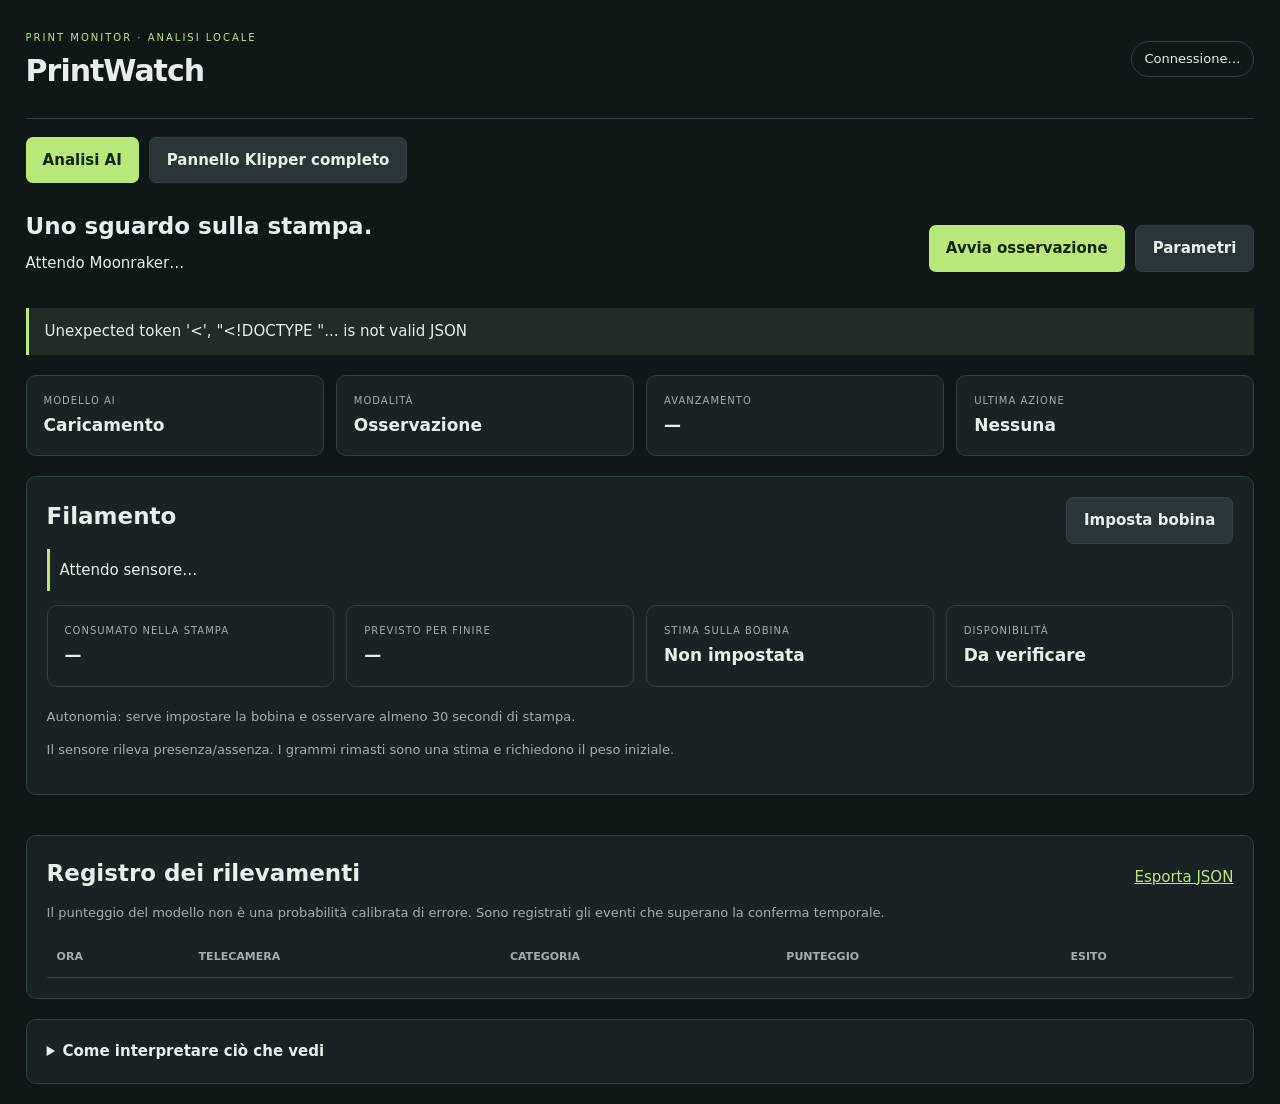
==== static/index.html @ 31467afa "Publish generic PrintWatch local print monitor" ====
<!doctype html><html lang="it"><head><meta charset="utf-8"><meta name="viewport" content="width=device-width,initial-scale=1"><meta name="theme-color" content="#101719"><meta name="apple-mobile-web-app-capable" content="yes"><meta name="apple-mobile-web-app-title" content="PrintWatch"><link rel="manifest" href="/static/manifest.json"><link rel="icon" href="/static/icon.svg"><title>PrintWatch</title><link rel="stylesheet" href="/static/style.css"></head><body>
<header><div><span class="eyebrow">PRINT MONITOR · ANALISI LOCALE</span><h1>PrintWatch</h1></div><div id="connection" class="pill">Connessione…</div></header>
<main><nav class="viewTabs"><button id="viewMonitor">Analisi AI</button><button id="viewKlipper" class="secondary">Pannello Klipper completo</button></nav>
<section id="klipperPanel" hidden class="panel"><div class="sectionTitle"><h2>Klipper / Fluidd / Mainsail</h2><a id="klipperExternal" target="_blank" rel="noopener">Apri in una finestra</a></div><p class="muted">Pannello reale della stampante: i comandi agiscono su riscaldatori, movimenti, file e stampa. Usa le conferme del pannello.</p><iframe id="klipperFrame" title="Pannello completo della stampante" allow="fullscreen" referrerpolicy="same-origin"></iframe></section>
<section id="monitorPanel"><section class="intro"><div><h2>Uno sguardo sulla stampa.</h2><p id="printer">Attendo Moonraker…</p></div><div class="actions"><button id="monitor">Avvia osservazione</button><button id="settingsButton" class="secondary">Parametri</button></div></section>
<div id="notice" role="status">Avvio in sola osservazione. La pausa automatica è disabilitata.</div>
<div class="metrics"><div><small>MODELLO AI</small><strong id="model">Caricamento</strong></div><div><small>MODALITÀ</small><strong id="mode">Osservazione</strong></div><div><small>AVANZAMENTO</small><strong id="progress">—</strong></div><div><small>ULTIMA AZIONE</small><strong id="lastAction">Nessuna</strong></div></div>
<section class="panel" id="filamentPanel"><div class="sectionTitle"><h2>Filamento</h2><button id="spoolSettingsButton" class="secondary">Imposta bobina</button></div><p id="filamentSensor">Attendo sensore…</p><div class="metrics"><div><small>CONSUMATO NELLA STAMPA</small><strong id="filamentUsed">—</strong></div><div><small>PREVISTO PER FINIRE</small><strong id="filamentNeeded">—</strong></div><div><small>STIMA SULLA BOBINA</small><strong id="filamentSpool">Non impostata</strong></div><div><small>DISPONIBILITÀ</small><strong id="filamentEnough">Da verificare</strong></div></div><p id="filamentEta" class="muted">Autonomia: serve impostare la bobina e osservare almeno 30 secondi di stampa.</p><p id="filamentWarning" class="muted">Il sensore rileva presenza/assenza. I grammi rimasti sono una stima e richiedono il peso iniziale.</p></section>
<section id="cameras" class="cameras"></section>
<section class="panel"><div class="sectionTitle"><h2>Registro dei rilevamenti</h2><a href="/api/events/export">Esporta JSON</a></div><p class="muted">Il punteggio del modello non è una probabilità calibrata di errore. Sono registrati gli eventi che superano la conferma temporale.</p><div class="tableWrap"><table><thead><tr><th>Ora</th><th>Telecamera</th><th>Categoria</th><th>Punteggio</th><th>Esito</th></tr></thead><tbody id="events"></tbody></table></div></section>
<details class="panel"><summary>Come interpretare ciò che vedi</summary><p>Giallo: candidato rilevato dall’AI. La conferma richiede più immagini consecutive della stessa categoria e della stessa telecamera, per la durata minima impostata. Un’immagine ferma o una telecamera non raggiungibile interrompono la sequenza.</p><p>Il sistema elabora le immagini solo durante una stampa attiva e con monitoraggio avviato. La vista resta disponibile anche con analisi ferma. RTSP richiede FFmpeg sul Mac; un link di invito dell’app LSC non è un indirizzo video.</p></details>
</section></main>
<dialog id="spoolSettings"><form id="spoolForm"><h2>Quantità disponibile adesso</h2><p>Inserisci i grammi di filamento attualmente sulla bobina, escluso il peso della bobina vuota. Il consumo precedente non verrà sottratto di nuovo.</p><div class="formGrid"><label>Grammi disponibili adesso<input id="spoolGrams" type="number" min="0" max="50000" step="1" required></label><label>Diametro (mm)<input id="spoolDiameter" type="number" min="1" max="4" step="0.01" value="1.75" required></label><label>Densità materiale (g/cm³)<input id="spoolDensity" type="number" min="0.5" max="3" step="0.01" value="1.27" required></label><label>Avviso sotto (g)<input id="spoolLow" type="number" min="0" max="5000" value="100" required></label></div><p class="muted">1,27 è solo un valore iniziale per PETG: usa la densità del tuo produttore. Non abilita né modifica il sensore Klipper.</p><p id="spoolError" role="alert"></p><button type="submit">Salva quantità</button> <button type="button" id="closeSpool" class="secondary">Annulla</button></form></dialog>
<dialog id="settings"><form id="settingsForm"><div class="sectionTitle"><h2>Parametri di analisi</h2><button type="button" id="closeSettings" class="secondary">Chiudi</button></div><p>Ogni modifica azzera le conferme e fa ripartire il periodo iniziale di attesa.</p>
<div class="formGrid"><label>Moonraker<input id="moonraker" type="url" required></label><label>Intervallo immagini (s)<input id="interval" type="number" min="1" max="60" step="0.5"></label><label>Immagini consecutive<input id="hits" type="number" min="2" max="100"></label><label>Durata minima (s)<input id="duration" type="number" min="1" max="120"></label><label>Finestra temporale (s)<input id="window" type="number" min="2" max="300"></label><label>Attesa iniziale (s)<input id="warmup" type="number" min="0" max="600"></label><label>Intervallo eventi (s)<input id="cooldown" type="number" min="10" max="3600"></label><label>Limite immagine ferma (s)<input id="frameAge" type="number" min="1" max="60"></label><label>Sovrapposizione NMS<input id="nms" type="number" min="0.05" max="0.95" step="0.05"></label><label>Preparazione immagine<select id="resize"><option value="stretch">Ridimensionamento originale</option><option value="letterbox">Mantieni proporzioni (da validare)</option></select></label></div>
<h3>Telecamere e zone</h3><p class="muted">Zone: [x, y, larghezza, altezza] tra 0 e 1. Per le maschere inserisci un elenco di rettangoli, es. [[0,0,0.2,0.2]]. Le zone sono relative all’immagine completa.</p><div id="cameraSettings"></div>
<h3>Categorie</h3><div id="categorySettings"></div>
<label class="check"><input type="checkbox" id="pauseEnabled"> Abilita pausa automatica tramite Moonraker</label><p class="muted">Una sola richiesta automatica per attivazione. Dopo un errore di conferma controlla la stampante prima di riarmare. La modalità torna a osservazione a ogni riavvio.</p>
<p id="settingsError" role="alert"></p><button type="submit">Salva parametri</button></form></dialog>
<script src="/static/app.js"></script></body></html>
---- static/style.css ----
:root{color-scheme:dark;--bg:#101719;--panel:#192326;--line:#304044;--text:#e8efea;--muted:#9eb0ad;--accent:#b8e879}*{box-sizing:border-box}body{margin:0;background:var(--bg);color:var(--text);font:15px/1.5 system-ui,sans-serif}header,main{width:min(1680px,96%);margin:auto}header{display:flex;justify-content:space-between;align-items:center;padding:25px 0;border-bottom:1px solid var(--line)}h1{font-size:30px;margin:0;letter-spacing:-1px}.eyebrow{font-size:10px;letter-spacing:2px;color:var(--accent)}h2{font-size:23px;margin:0 0 8px}h3{margin:10px 0}p{margin:5px 0 14px}.intro{display:flex;align-items:center;justify-content:space-between;padding:26px 0 12px;gap:20px}.actions{display:flex;gap:10px}button,a{touch-action:manipulation}button{background:var(--accent);color:#172313;border:0;border-radius:7px;padding:11px 17px;font:inherit;font-weight:650;cursor:pointer}.secondary{background:#283639;color:var(--text);border:1px solid var(--line)}a{color:var(--accent)}button:hover{filter:brightness(1.1)}button:disabled{opacity:.4}.pill{border:1px solid var(--line);padding:7px 13px;border-radius:30px;font-size:13px}#notice{border-left:3px solid var(--accent);background:#202c24;padding:12px 16px;margin:8px 0 20px}.metrics{display:grid;grid-template-columns:repeat(4,1fr);gap:12px;margin-bottom:20px}.metrics>div,.panel,.camera{background:var(--panel);border:1px solid var(--line);border-radius:10px}.metrics>div{padding:17px}small{display:block;font-size:10px;letter-spacing:1px;color:var(--muted)}strong{display:block;font-size:17px;margin-top:5px;overflow-wrap:anywhere}.cameras{display:grid;gap:20px}.cameraHead{display:flex;align-items:center;justify-content:space-between;padding:12px 18px;gap:10px}.cameraHead h3{margin:0}.cameraInfo{padding:12px 18px;color:var(--muted)}.viewport{position:relative;background:#050808;width:100%;aspect-ratio:16/9;display:grid;place-items:center;overflow:hidden}.viewport img{width:100%;height:100%;object-fit:contain;position:absolute}.viewport .frameError{position:absolute;inset:0;display:grid;place-items:center;background:#0d1519d9;text-align:center;padding:25px}.viewport .frameError[hidden]{display:none}.viewport.expanded,.viewport:fullscreen{position:fixed;inset:0;width:100vw;height:100dvh;aspect-ratio:auto;z-index:1000}.exitFull{position:absolute;top:15px;right:15px;z-index:1001}.panel{padding:20px;margin:20px 0}.sectionTitle{display:flex;justify-content:space-between;align-items:center;gap:15px}.muted{color:var(--muted);font-size:13px}table{width:100%;border-collapse:collapse;text-align:left}th{color:var(--muted);font-size:11px;text-transform:uppercase}td,th{padding:12px 10px;border-bottom:1px solid var(--line)}.tableWrap{overflow:auto}dialog{width:min(950px,95vw);max-height:90dvh;border:1px solid var(--line);border-radius:12px;background:var(--bg);color:var(--text);padding:25px}dialog::backdrop{background:#000b}.formGrid{display:grid;grid-template-columns:repeat(2,minmax(0,1fr));gap:14px}label{display:block;color:var(--muted);font-size:13px}input,select,textarea{width:100%;display:block;background:#10191c;color:var(--text);border:1px solid #475e62;border-radius:5px;padding:9px;font:inherit;margin-top:5px}textarea{min-height:55px}input[type=checkbox]{width:auto;display:inline-block;margin-right:8px}.check{padding:12px 0}.rule{border-top:1px solid var(--line);padding:14px 0}.rule .formGrid{grid-template-columns:repeat(3,minmax(0,1fr))}#settingsError{color:#ffb0a2}summary{cursor:pointer;font-weight:600}@media(max-width:700px){header,main{width:94%}.intro{align-items:start;flex-direction:column}.metrics{grid-template-columns:repeat(2,1fr)}.metrics>div{padding:12px}.formGrid,.rule .formGrid{grid-template-columns:1fr}.cameraHead{padding:10px;flex-wrap:wrap}.viewport{aspect-ratio:4/3}h2{font-size:21px}}

.viewTabs{display:flex;gap:10px;margin-top:18px;flex-wrap:wrap}#klipperFrame{display:block;width:100%;height:80dvh;border:0;background:#151515;border-radius:8px;margin-top:12px}#filamentSensor{padding:10px;border-left:3px solid var(--accent)}#spoolError{color:#ffb0a2}[hidden]{display:none!important}

body.camera-embed .viewTabs{display:none}body.camera-embed header{padding:12px 0}body.camera-embed h1{font-size:23px}body.camera-embed .intro{padding-top:15px}
body.camera-embed #monitorPanel{display:flex;flex-direction:column}body.camera-embed .intro{display:none}body.camera-embed #notice{order:-6;margin:10px 0}body.camera-embed #cameras{order:-5}body.camera-embed #monitorPanel>.metrics{order:-4;margin-top:15px}body.camera-embed #filamentPanel{order:-3}

/* Embedded Klipper camera: reserve the viewport for the image. */
body.camera-embed{font-size:12px;overflow:hidden}
body.camera-embed header{display:none}
body.camera-embed main{width:100%;margin:0;height:100dvh;display:flex;flex-direction:column}
.embedBar{display:flex;align-items:center;justify-content:space-between;gap:6px;min-height:32px;padding:3px 7px;border-bottom:1px solid var(--line);background:#152022;flex:0 0 auto}
.embedBar span{font-size:11px;white-space:nowrap;overflow:hidden;text-overflow:ellipsis;min-width:0}
body.camera-embed button{font-size:11px;padding:5px 9px;border-radius:4px;line-height:1.4}
body.camera-embed #monitorPanel{flex:1;min-height:0;height:auto;overflow:hidden}
body.camera-embed #cameras{flex:1;min-height:0;gap:4px;grid-auto-rows:minmax(0,1fr)}
body.camera-embed .camera{display:flex;flex-direction:column;min-height:0;border:0;border-radius:0;overflow:hidden}
body.camera-embed .cameraHead{padding:3px 7px;min-height:28px;flex:0 0 auto}
body.camera-embed .cameraHead h3{font-size:11px;font-weight:500;margin:0}
body.camera-embed .viewport{flex:1;min-height:0;height:auto;aspect-ratio:auto}
body.camera-embed .cameraInfo{font-size:10px;padding:2px 7px;min-height:19px;flex:0 0 auto;white-space:nowrap;overflow:hidden;text-overflow:ellipsis}
body.camera-embed .viewport.expanded,body.camera-embed .viewport:fullscreen{position:fixed;height:100dvh;width:100vw;inset:0}
body.camera-embed #embedDetails{font-size:13px;max-height:90dvh}
body.camera-embed #embedDetails h2{font-size:18px}
body.camera-embed #embedDetails .panel{padding:12px;margin:12px 0}
body.camera-embed #embedDetails .metrics{gap:6px;margin:12px 0}
body.camera-embed #embedDetails .metrics>div{padding:9px}
body.camera-embed #embedDetails strong{font-size:14px}
body.camera-embed #embedDetails #notice{display:block;font-size:12px;padding:8px}
body.camera-embed .embedBar{padding-right:33px}
/* High-contrast access to print details. */
.embedBar button{background:#b8e879!important;color:#14200e!important;border:1px solid #d5ffa8!important;font-weight:750;box-shadow:0 0 0 1px #172514}
.embedBar button:hover{background:#d4ffa2!important}
.embedBar button:focus-visible{outline:3px solid #fff;outline-offset:2px}
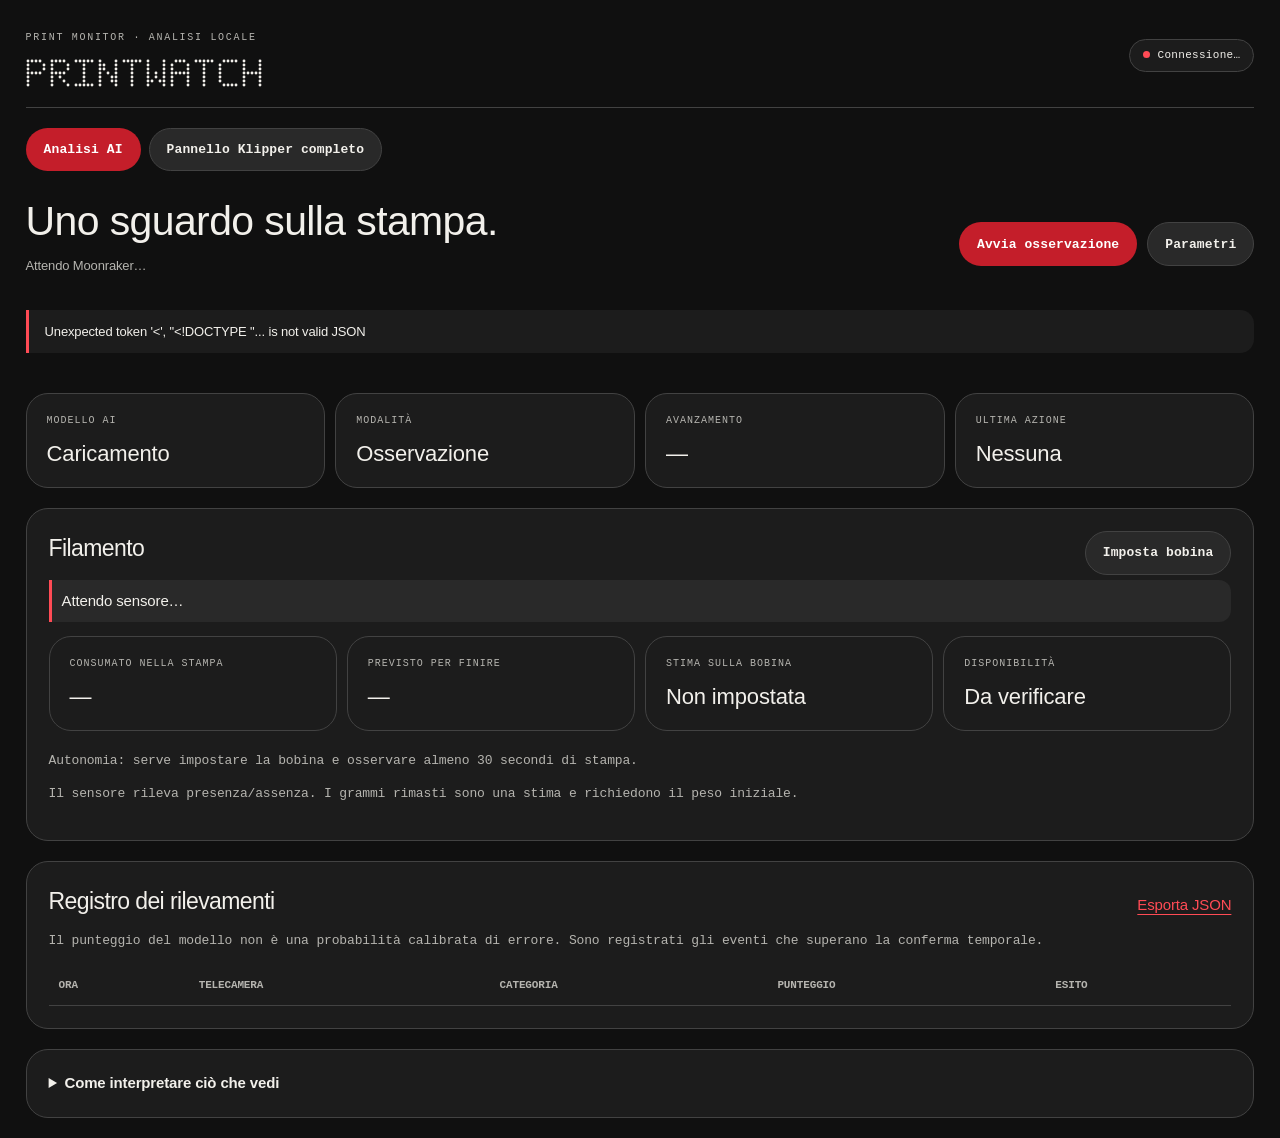
==== commit 1188c352: "Apply PrintWatch Dot identity across web and native clients" ====
--- a/static/index.html
+++ b/static/index.html
@@ -1,12 +1,13 @@
-<!doctype html><html lang="it"><head><meta charset="utf-8"><meta name="viewport" content="width=device-width,initial-scale=1"><meta name="theme-color" content="#101719"><meta name="apple-mobile-web-app-capable" content="yes"><meta name="apple-mobile-web-app-title" content="PrintWatch"><link rel="manifest" href="/static/manifest.json"><link rel="icon" href="/static/icon.svg"><title>PrintWatch</title><link rel="stylesheet" href="/static/style.css"></head><body>
-<header><div><span class="eyebrow">PRINT MONITOR · ANALISI LOCALE</span><h1>PrintWatch</h1></div><div id="connection" class="pill">Connessione…</div></header>
+<!doctype html><html lang="it"><head><meta charset="utf-8"><meta name="viewport" content="width=device-width,initial-scale=1"><meta name="theme-color" content="#101010"><meta name="apple-mobile-web-app-capable" content="yes"><meta name="apple-mobile-web-app-title" content="PrintWatch"><link rel="manifest" href="/static/manifest.json"><link rel="icon" href="/static/icon.svg"><title>PrintWatch</title><link rel="stylesheet" href="/static/style.css"><link rel="stylesheet" href="/static/theme-tokens.css"><link rel="stylesheet" href="/static/dot-theme.css"></head><body>
+<header><div><span class="eyebrow">PRINT MONITOR · ANALISI LOCALE</span><h1><img class="wordmark" src="/static/wordmark.svg" alt="PrintWatch" width="236" height="28"></h1></div><div id="connection" class="pill">Connessione…</div></header>
 <main><nav class="viewTabs"><button id="viewMonitor">Analisi AI</button><button id="viewKlipper" class="secondary">Pannello Klipper completo</button></nav>
 <section id="klipperPanel" hidden class="panel"><div class="sectionTitle"><h2>Klipper / Fluidd / Mainsail</h2><a id="klipperExternal" target="_blank" rel="noopener">Apri in una finestra</a></div><p class="muted">Pannello reale della stampante: i comandi agiscono su riscaldatori, movimenti, file e stampa. Usa le conferme del pannello.</p><iframe id="klipperFrame" title="Pannello completo della stampante" allow="fullscreen" referrerpolicy="same-origin"></iframe></section>
 <section id="monitorPanel"><section class="intro"><div><h2>Uno sguardo sulla stampa.</h2><p id="printer">Attendo Moonraker…</p></div><div class="actions"><button id="monitor">Avvia osservazione</button><button id="settingsButton" class="secondary">Parametri</button></div></section>
 <div id="notice" role="status">Avvio in sola osservazione. La pausa automatica è disabilitata.</div>
+<section id="cameras" class="cameras"></section>
 <div class="metrics"><div><small>MODELLO AI</small><strong id="model">Caricamento</strong></div><div><small>MODALITÀ</small><strong id="mode">Osservazione</strong></div><div><small>AVANZAMENTO</small><strong id="progress">—</strong></div><div><small>ULTIMA AZIONE</small><strong id="lastAction">Nessuna</strong></div></div>
 <section class="panel" id="filamentPanel"><div class="sectionTitle"><h2>Filamento</h2><button id="spoolSettingsButton" class="secondary">Imposta bobina</button></div><p id="filamentSensor">Attendo sensore…</p><div class="metrics"><div><small>CONSUMATO NELLA STAMPA</small><strong id="filamentUsed">—</strong></div><div><small>PREVISTO PER FINIRE</small><strong id="filamentNeeded">—</strong></div><div><small>STIMA SULLA BOBINA</small><strong id="filamentSpool">Non impostata</strong></div><div><small>DISPONIBILITÀ</small><strong id="filamentEnough">Da verificare</strong></div></div><p id="filamentEta" class="muted">Autonomia: serve impostare la bobina e osservare almeno 30 secondi di stampa.</p><p id="filamentWarning" class="muted">Il sensore rileva presenza/assenza. I grammi rimasti sono una stima e richiedono il peso iniziale.</p></section>
-<section id="cameras" class="cameras"></section>
+
 <section class="panel"><div class="sectionTitle"><h2>Registro dei rilevamenti</h2><a href="/api/events/export">Esporta JSON</a></div><p class="muted">Il punteggio del modello non è una probabilità calibrata di errore. Sono registrati gli eventi che superano la conferma temporale.</p><div class="tableWrap"><table><thead><tr><th>Ora</th><th>Telecamera</th><th>Categoria</th><th>Punteggio</th><th>Esito</th></tr></thead><tbody id="events"></tbody></table></div></section>
 <details class="panel"><summary>Come interpretare ciò che vedi</summary><p>Giallo: candidato rilevato dall’AI. La conferma richiede più immagini consecutive della stessa categoria e della stessa telecamera, per la durata minima impostata. Un’immagine ferma o una telecamera non raggiungibile interrompono la sequenza.</p><p>Il sistema elabora le immagini solo durante una stampa attiva e con monitoraggio avviato. La vista resta disponibile anche con analisi ferma. RTSP richiede FFmpeg sul Mac; un link di invito dell’app LSC non è un indirizzo video.</p></details>
 </section></main>
--- a/static/theme-tokens.css
+++ b/static/theme-tokens.css
@@ -0,0 +1,2 @@
+/* Generated from design/theme.json. */
+:root{--background:#101010;--surface:#1c1c1c;--raised:#292929;--line:#424242;--text:#f2f0eb;--muted:#b5b4af;--accent:#ff4b55;--action:#c41e2a;--warning:#f3c76a;--panel:var(--surface);--bg:var(--background);--radius:22px;}
--- a/static/dot-theme.css
+++ b/static/dot-theme.css
@@ -0,0 +1,46 @@
+/* PrintWatch Dot: neutral surfaces, original dot wordmark, operational red. */
+body{background:var(--bg);font-family:Arial,Helvetica,sans-serif;letter-spacing:-.01em}
+header{padding:24px 0 20px;gap:20px}
+header h1{margin:12px 0 0;line-height:1}
+.wordmark{display:block;width:236px;max-width:65vw;height:auto}
+.eyebrow,small,.pill,.cameraInfo,th,.embedBar,button,.muted{font-family:ui-monospace,SFMono-Regular,Consolas,monospace}
+.eyebrow{color:var(--muted);font-size:10px;letter-spacing:1.7px}
+h2{font-weight:500;letter-spacing:-.6px}h3{font-weight:500}
+button{border-radius:999px;background:var(--action);color:#fff;font-size:13px;font-weight:600;min-height:44px;border:1px solid transparent;letter-spacing:.1px;transition:background .15s ease}
+button:hover{background:#da2532;filter:none}
+button.secondary{background:var(--raised);color:var(--text);border:1px solid var(--line)}
+button.secondary:hover{background:#363636}
+button:disabled{opacity:.55;cursor:not-allowed}
+button:focus-visible,a:focus-visible,input:focus-visible,select:focus-visible,textarea:focus-visible,summary:focus-visible{outline:2px solid var(--text);outline-offset:4px}
+a{color:var(--accent);text-underline-offset:4px}
+.pill{background:var(--surface);font-size:11px;letter-spacing:.3px;border-radius:999px}
+.pill::before{content:"";display:inline-block;width:7px;height:7px;background:var(--accent);border-radius:50%;margin-right:8px}
+.viewTabs{gap:8px;margin-top:20px}.viewTabs button{min-height:38px}
+.intro{padding-top:28px}.intro h2{font-size:clamp(24px,3.2vw,42px);line-height:1.1;max-width:680px}
+#printer{color:var(--muted);font-size:13px;margin-top:12px}
+#notice{background:var(--surface);border-left:3px solid var(--accent);border-radius:0 14px 14px 0;color:var(--text);font-size:13px}
+.metrics{gap:10px}.metrics>div,.panel,.camera{background:var(--surface);border-color:var(--line);border-radius:var(--radius);box-shadow:none}
+.metrics>div{padding:19px 20px}.metrics small{font-size:10px;letter-spacing:1px;color:var(--muted)}
+.metrics strong{font-size:22px;font-weight:500;font-variant-numeric:tabular-nums;line-height:1.25;margin-top:12px}
+.camera{overflow:hidden}.cameraHead{padding:12px 18px}.cameraHead h3{font:12px ui-monospace,SFMono-Regular,Consolas,monospace;letter-spacing:.6px;text-transform:uppercase}
+.cameraHead button{min-height:34px;padding:7px 13px;font-size:11px}
+.cameraInfo{font-size:11px;color:var(--muted)}
+.viewport{background:#050505}.viewport .frameError{background:#101010ed}
+.panel{padding:22px}#filamentSensor{border-color:var(--accent);background:var(--raised);border-radius:0 12px 12px 0}
+dialog{background:var(--bg);border-radius:26px;border-color:var(--line)}dialog::backdrop{background:#000c}
+input,select,textarea{background:var(--bg);border-color:var(--line);border-radius:10px;color:var(--text);padding:11px}
+input[type=checkbox]{accent-color:var(--action)}#settingsError,#spoolError{color:#ff8c93}
+#klipperFrame{border-radius:18px}
+.ptzControls{display:flex;gap:8px;flex-wrap:wrap;margin-top:16px}.ptzControls button{min-width:48px;min-height:48px;font-size:20px}
+.embedBar{background:var(--bg);gap:6px;padding:5px 8px}
+.embedBar button{background:var(--action)!important;color:#fff!important;border:1px solid #e94b55!important;box-shadow:none;min-height:32px;border-radius:999px!important}
+.embedBar button:hover{background:#da2532!important}
+body.camera-embed .cameraHead,body.camera-embed .cameraInfo{background:var(--surface)}
+body.camera-embed .cameraHead button{min-height:30px}
+body.camera-embed .embedBar span{flex:1}
+body.camera-embed .embedBar{padding-right:33px}
+@media(max-width:700px){header{align-items:center;padding:20px 0}.wordmark{width:180px}header .pill{max-width:43%;font-size:10px}.actions{width:100%;flex-wrap:wrap}.actions button{flex:1;white-space:nowrap}.metrics strong{font-size:18px}.panel{padding:16px}.intro h2{font-size:28px}.embedBar{flex-wrap:wrap}.embedBar span{flex-basis:100%!important}.embedBar button{min-height:34px!important}body.camera-embed .embedBar{padding-right:33px}body.camera-embed .metrics strong{font-size:14px}}
+@media(prefers-reduced-motion:reduce){button{transition:none}}
+
+#cameras{margin-bottom:20px}body.camera-embed #cameras{margin-bottom:0}
+body.camera-embed .cameraHead button{border-radius:999px}
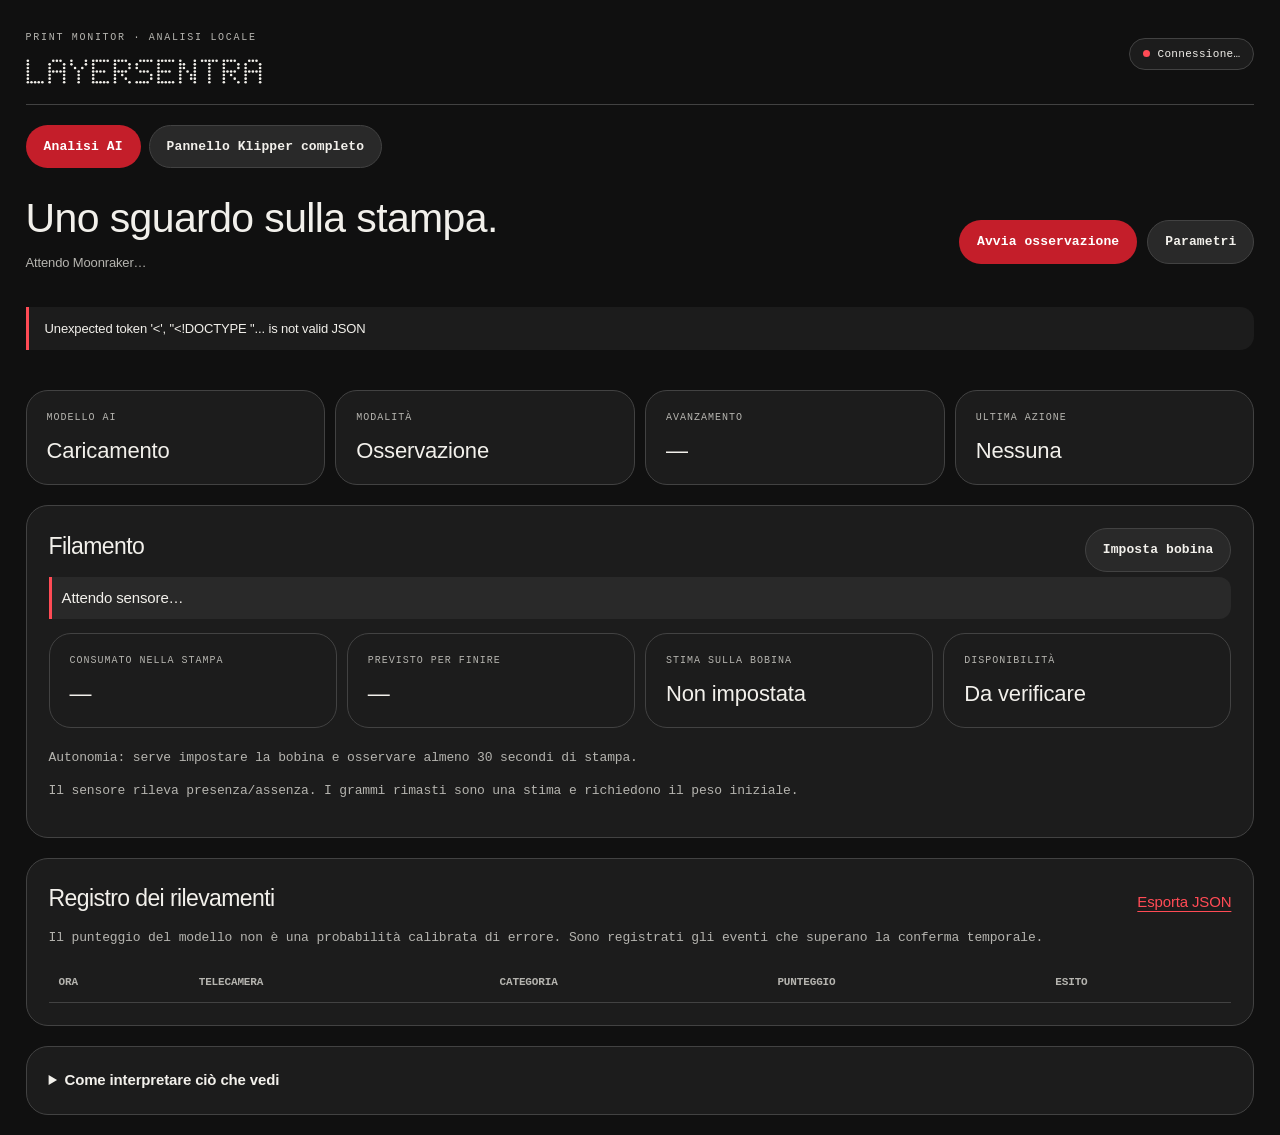
==== commit 18e97c3a: "Rename project to LayerSentra with migration compatibility" ====
--- a/static/index.html
+++ b/static/index.html
@@ -1,5 +1,5 @@
-<!doctype html><html lang="it"><head><meta charset="utf-8"><meta name="viewport" content="width=device-width,initial-scale=1"><meta name="theme-color" content="#101010"><meta name="apple-mobile-web-app-capable" content="yes"><meta name="apple-mobile-web-app-title" content="PrintWatch"><link rel="manifest" href="/static/manifest.json"><link rel="icon" href="/static/icon.svg"><title>PrintWatch</title><link rel="stylesheet" href="/static/style.css"><link rel="stylesheet" href="/static/theme-tokens.css"><link rel="stylesheet" href="/static/dot-theme.css"></head><body>
-<header><div><span class="eyebrow">PRINT MONITOR · ANALISI LOCALE</span><h1><img class="wordmark" src="/static/wordmark.svg" alt="PrintWatch" width="236" height="28"></h1></div><div id="connection" class="pill">Connessione…</div></header>
+<!doctype html><html lang="it"><head><meta charset="utf-8"><meta name="viewport" content="width=device-width,initial-scale=1"><meta name="theme-color" content="#101010"><meta name="apple-mobile-web-app-capable" content="yes"><meta name="apple-mobile-web-app-title" content="LayerSentra"><link rel="manifest" href="/static/manifest.json"><link rel="icon" href="/static/icon.svg"><title>LayerSentra</title><link rel="stylesheet" href="/static/style.css"><link rel="stylesheet" href="/static/theme-tokens.css"><link rel="stylesheet" href="/static/dot-theme.css"></head><body>
+<header><div><span class="eyebrow">PRINT MONITOR · ANALISI LOCALE</span><h1><img class="wordmark" src="/static/wordmark.svg" alt="LayerSentra" width="236" height="28"></h1></div><div id="connection" class="pill">Connessione…</div></header>
 <main><nav class="viewTabs"><button id="viewMonitor">Analisi AI</button><button id="viewKlipper" class="secondary">Pannello Klipper completo</button></nav>
 <section id="klipperPanel" hidden class="panel"><div class="sectionTitle"><h2>Klipper / Fluidd / Mainsail</h2><a id="klipperExternal" target="_blank" rel="noopener">Apri in una finestra</a></div><p class="muted">Pannello reale della stampante: i comandi agiscono su riscaldatori, movimenti, file e stampa. Usa le conferme del pannello.</p><iframe id="klipperFrame" title="Pannello completo della stampante" allow="fullscreen" referrerpolicy="same-origin"></iframe></section>
 <section id="monitorPanel"><section class="intro"><div><h2>Uno sguardo sulla stampa.</h2><p id="printer">Attendo Moonraker…</p></div><div class="actions"><button id="monitor">Avvia osservazione</button><button id="settingsButton" class="secondary">Parametri</button></div></section>
--- a/static/dot-theme.css
+++ b/static/dot-theme.css
@@ -1,4 +1,4 @@
-/* PrintWatch Dot: neutral surfaces, original dot wordmark, operational red. */
+/* LayerSentra Dot: neutral surfaces, original dot wordmark, operational red. */
 body{background:var(--bg);font-family:Arial,Helvetica,sans-serif;letter-spacing:-.01em}
 header{padding:24px 0 20px;gap:20px}
 header h1{margin:12px 0 0;line-height:1}
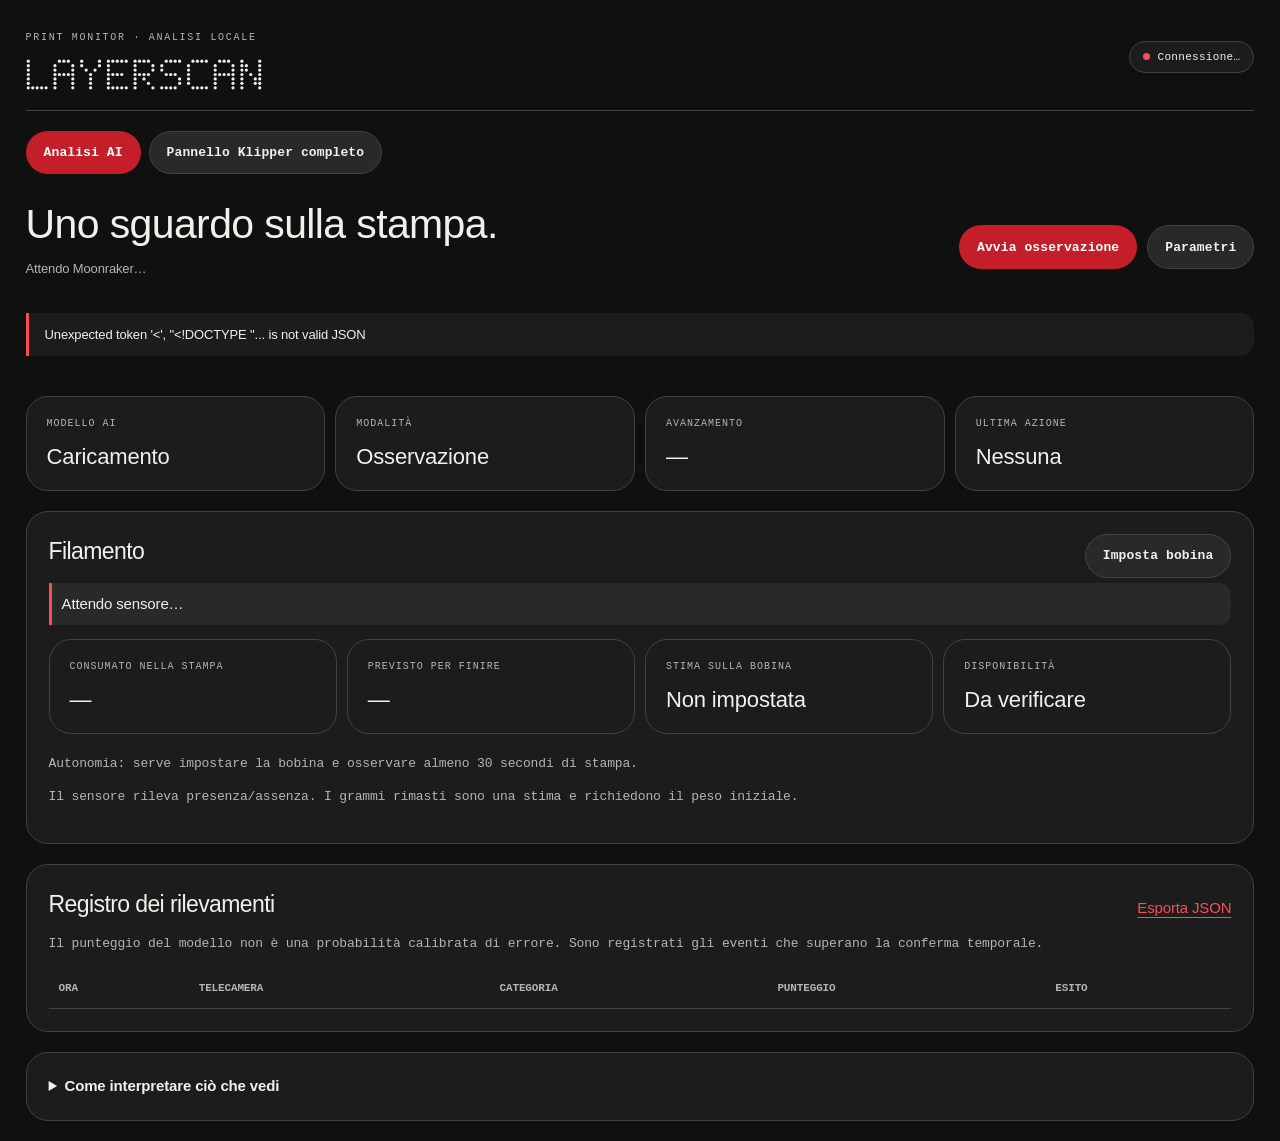
==== commit ad1ad653: "Rename project and native clients to LayerScan Update server modules, app names, dotted wordmarks, d" ====
--- a/static/index.html
+++ b/static/index.html
@@ -1,5 +1,5 @@
-<!doctype html><html lang="it"><head><meta charset="utf-8"><meta name="viewport" content="width=device-width,initial-scale=1"><meta name="theme-color" content="#101010"><meta name="apple-mobile-web-app-capable" content="yes"><meta name="apple-mobile-web-app-title" content="LayerSentra"><link rel="manifest" href="/static/manifest.json"><link rel="icon" href="/static/icon.svg"><title>LayerSentra</title><link rel="stylesheet" href="/static/style.css"><link rel="stylesheet" href="/static/theme-tokens.css"><link rel="stylesheet" href="/static/dot-theme.css"></head><body>
-<header><div><span class="eyebrow">PRINT MONITOR · ANALISI LOCALE</span><h1><img class="wordmark" src="/static/wordmark.svg" alt="LayerSentra" width="236" height="28"></h1></div><div id="connection" class="pill">Connessione…</div></header>
+<!doctype html><html lang="it"><head><meta charset="utf-8"><meta name="viewport" content="width=device-width,initial-scale=1"><meta name="theme-color" content="#101010"><meta name="apple-mobile-web-app-capable" content="yes"><meta name="apple-mobile-web-app-title" content="LayerScan"><link rel="manifest" href="/static/manifest.json"><link rel="icon" href="/static/icon.svg"><title>LayerScan</title><link rel="stylesheet" href="/static/style.css"><link rel="stylesheet" href="/static/theme-tokens.css"><link rel="stylesheet" href="/static/dot-theme.css"></head><body>
+<header><div><span class="eyebrow">PRINT MONITOR · ANALISI LOCALE</span><h1><img class="wordmark" src="/static/wordmark.svg" alt="LayerScan" width="236" height="28"></h1></div><div id="connection" class="pill">Connessione…</div></header>
 <main><nav class="viewTabs"><button id="viewMonitor">Analisi AI</button><button id="viewKlipper" class="secondary">Pannello Klipper completo</button></nav>
 <section id="klipperPanel" hidden class="panel"><div class="sectionTitle"><h2>Klipper / Fluidd / Mainsail</h2><a id="klipperExternal" target="_blank" rel="noopener">Apri in una finestra</a></div><p class="muted">Pannello reale della stampante: i comandi agiscono su riscaldatori, movimenti, file e stampa. Usa le conferme del pannello.</p><iframe id="klipperFrame" title="Pannello completo della stampante" allow="fullscreen" referrerpolicy="same-origin"></iframe></section>
 <section id="monitorPanel"><section class="intro"><div><h2>Uno sguardo sulla stampa.</h2><p id="printer">Attendo Moonraker…</p></div><div class="actions"><button id="monitor">Avvia osservazione</button><button id="settingsButton" class="secondary">Parametri</button></div></section>
--- a/static/dot-theme.css
+++ b/static/dot-theme.css
@@ -1,4 +1,4 @@
-/* LayerSentra Dot: neutral surfaces, original dot wordmark, operational red. */
+/* LayerScan Dot: neutral surfaces, original dot wordmark, operational red. */
 body{background:var(--bg);font-family:Arial,Helvetica,sans-serif;letter-spacing:-.01em}
 header{padding:24px 0 20px;gap:20px}
 header h1{margin:12px 0 0;line-height:1}
